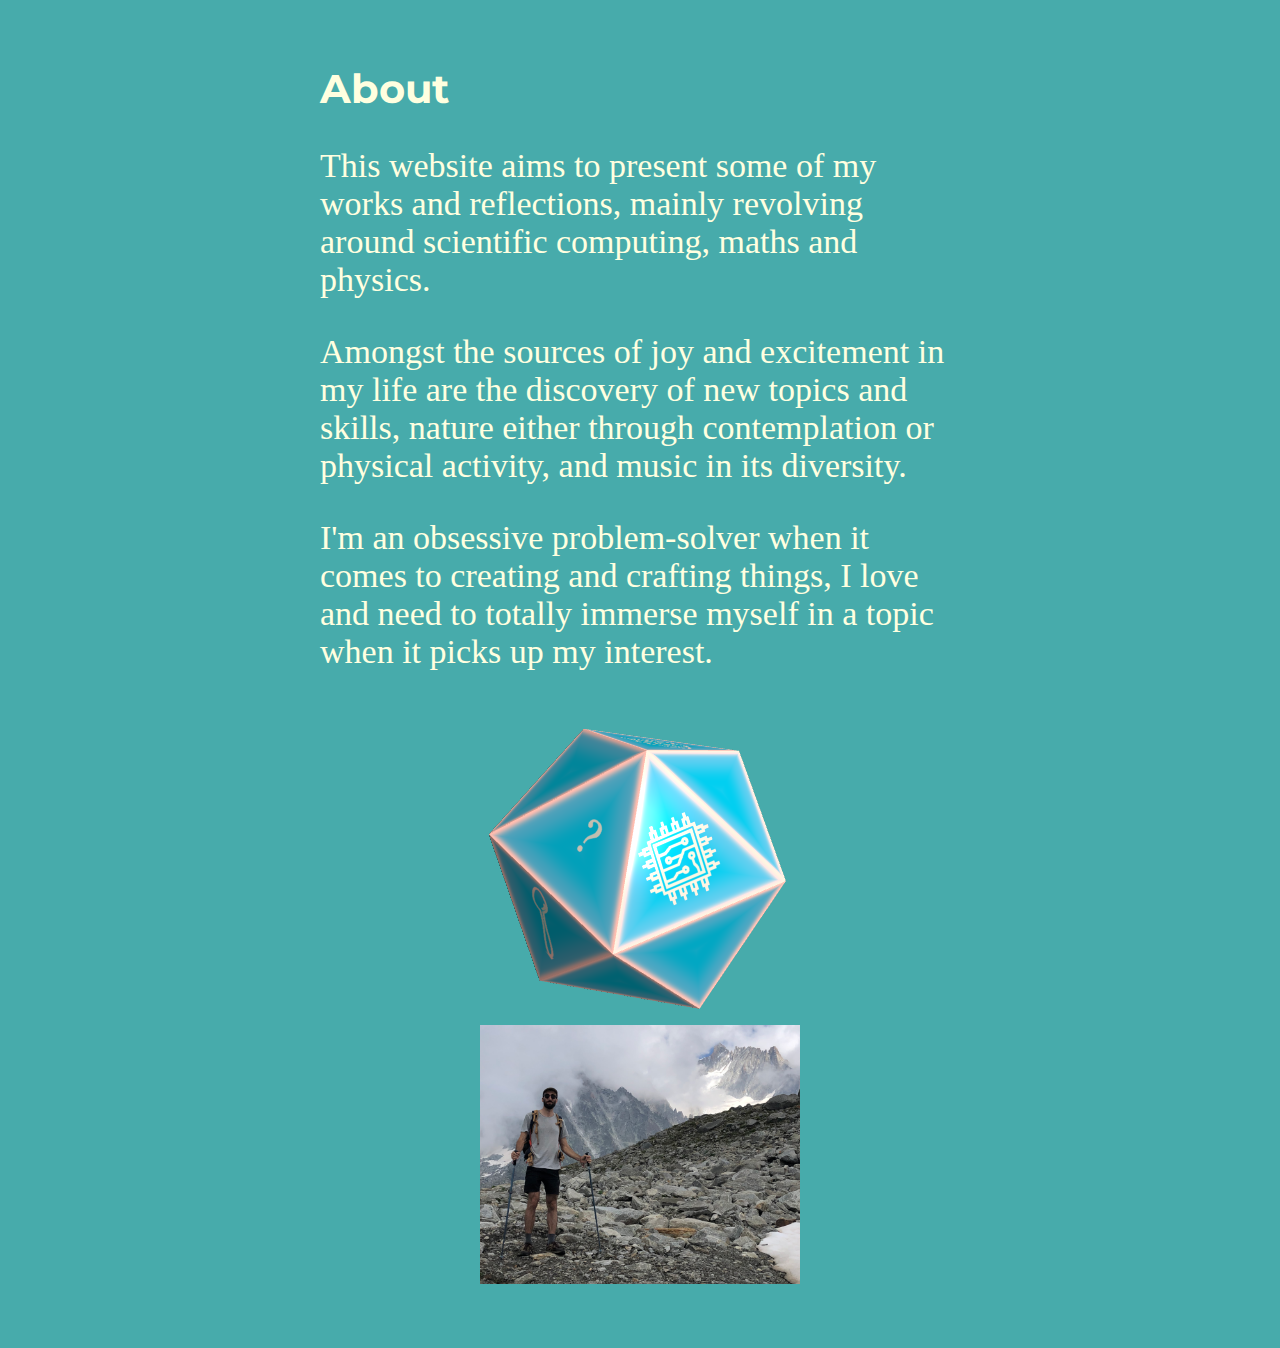
==== about.html @ 42d6dcd0 "complement" ====
<!doctype html>
<html lang="en">
    <head>
        <meta charset="utf-8">
        <link rel="stylesheet" href="styles/about.css" />
        <link rel="preconnect" href="https://fonts.googleapis.com">
        <link rel="preconnect" href="https://fonts.gstatic.com" crossorigin>
        <link href="https://fonts.googleapis.com/css2?family=Montserrat:ital@0;1&display=swap" rel="stylesheet">
        <title>About</title>
        <meta
        name="description"
        content="About" />

        <link rel="prefetch" href="images/tree.png" />
        <link rel="prefetch" href="images/bike.png" />
        <link rel="prefetch" href="images/spoon.png" />
    </head>
    <body>
        <script>0</script>

        <div id="about">
            <h1> About </h1>
            <p>
                This website aims to present some of my works and reflections,
                mainly revolving around scientific computing, maths and physics.
            </p>
            <p>
                Amongst the sources of joy and excitement in my life are the discovery of new topics and skills,
                nature either through contemplation or physical activity,
                and music in its diversity.
            </p>
            <p>
                I'm an obsessive problem-solver when it comes to creating and crafting things,
                I love and need to totally immerse myself in a topic when it picks up my interest.
            </p>
        </div>

        <canvas id="icoCanvas"></canvas>

        <div id="icoTheme">
            <img src="images/about.png" />
        </div>


        <div class="theme" id="spoons">
            <h1> Wooden spoons </h1>
            I like to sculpt green wood with an hatchet and a knife to make wooden spoons.
            <img src="images/spoon.png" />
        </div>

        <div  class="theme" id="trees">
            <h1> European Trees </h1>
            I'm quite interested in indigenous trees and learnt to recognize most of them.
            Below is an hybrid oak (Quercus Ilex Quercus Pyrenaica) three raised from the seed that I collected during my bike trip.
            <img src="images/tree.png" />
        </div>

        <div  class="theme" id="bike">
            <h1> Bicycle trip </h1>
            After using my bike for commuting for a while, I realised that it could be easy to cycle to Spain.
            I choose to go to the Systema Central.
            I sewed bags for the frame, put a tent older than me back into service,
            and after saving a little money I took the opportunity to go.
            I never really had the occasion to travel, so it was a blast.
            <img src="images/bike.png" />
        </div>
        <!-- <div>
            <img src="images/about.png" />
            </div> -->

        <script type="module" src="icosahedron/quaternions.js"></script>

        <script type="module" src="icosahedron/shaderPrograms.js"></script>
        <script type="module" src="icosahedron/ico.js"></script>
    </body>
</html>
---- styles/about.css ----
@font-face {
    font-family: 'FreeMonoBoldOblique';
    src: url('../fonts/FreeMonoBoldOblique.woff') format('woff'), /* Chrome 6+, Firefox 3.6+, IE 9+, Safari 5.1+ */
}

.montserrat {
  font-family: "Montserrat", sans-serif;
  font-optical-sizing: auto;
  font-weight: 400;
  font-style: normal;
}

html {
    z-index: -1;
}

body {
    /* overflow: hidden; */
    margin:5% 25%;
    font-size: 34px;
    color: lightyellow;
    background: rgb(71,171,171);
    z-index: -1;
}

img {
    display: block;
    margin: auto;
    width:50%;
}

h1{
    font-size: 40px;
    font-family: "Montserrat";
    text-align: Left;
}

h2{
    font-family: "Montserrat";
    text-align: center;
}


canvas {
    margin: auto;
    display: block;
    width: 25vw;
    height: 25vw;
}

.theme {
    display: none;
}

a:link {
    color: lightyellow;
    text-decoration: none;
}

a:visited {
    color: lightskyblue;
}

a:focus {
}

a:hover {
    color: lightpink;
}

a:active {
}

/* Media query to hide side columns and top/bottom rows on small screens */
@media (max-width: 1000px) {

    body {
        margin:5% 5%;
    }

    canvas {
        margin: auto;
        display: block;
        width: 50vw;
        height: 50vw;
    }
}
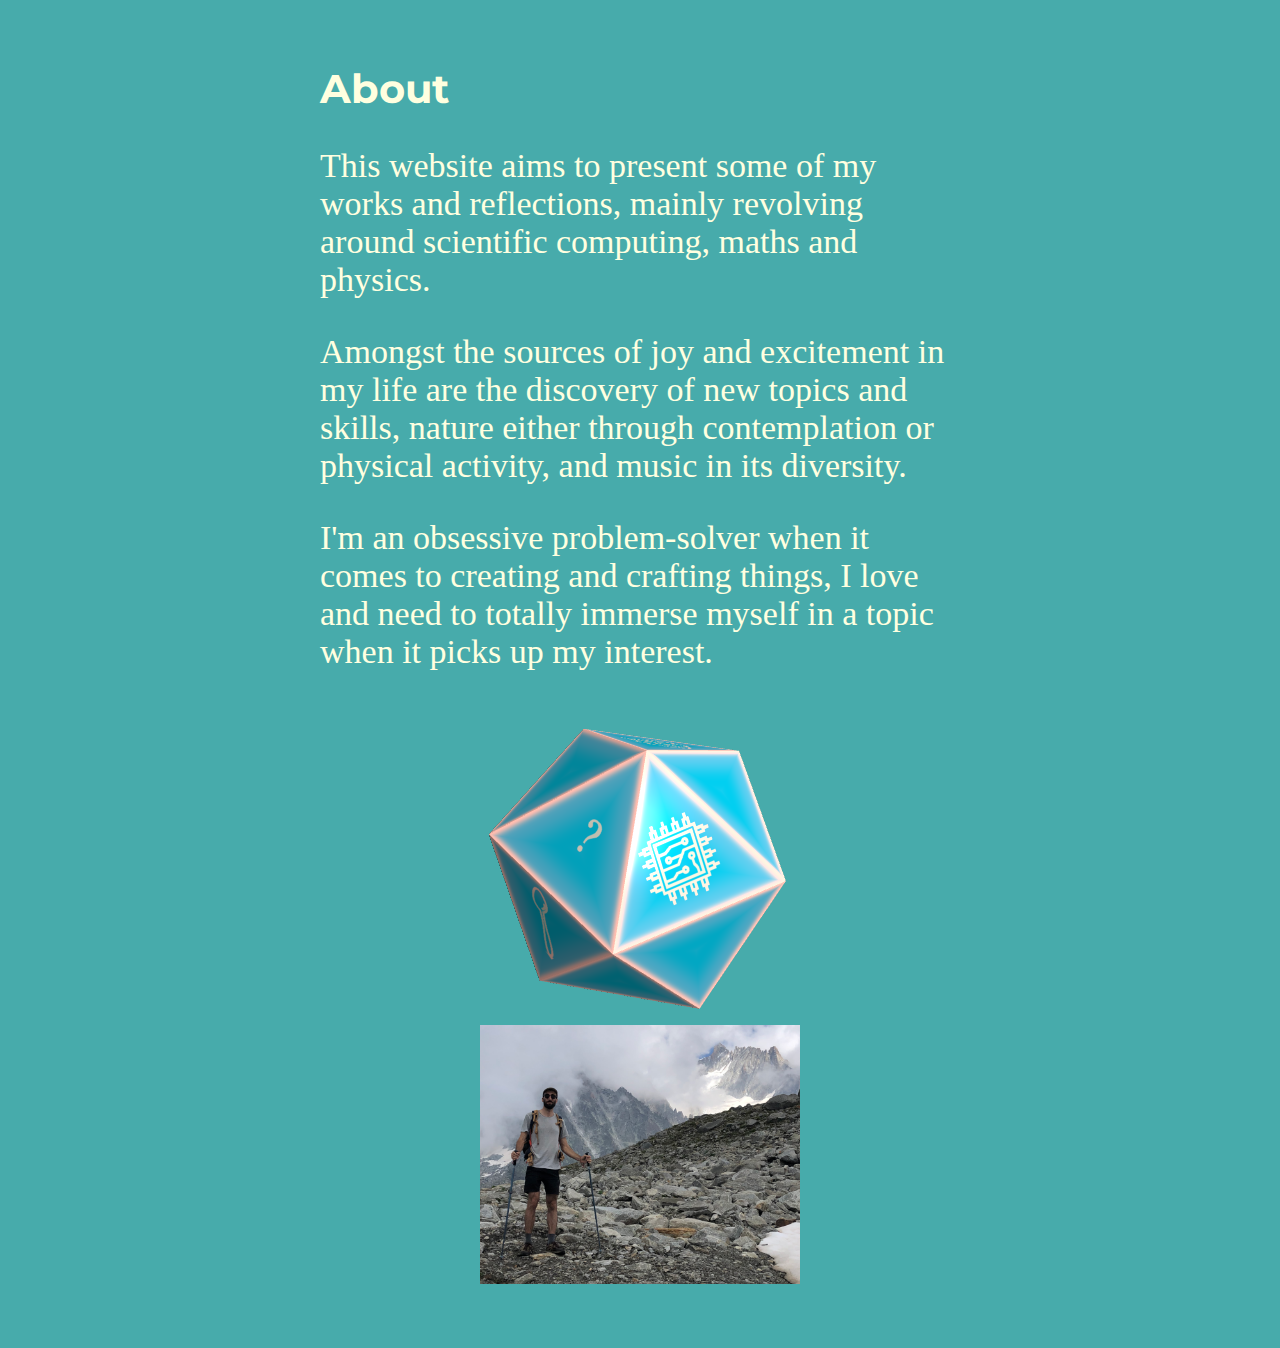
==== commit 93c05a1e: "touchscreen support" ====
--- a/about.html
+++ b/about.html
@@ -11,6 +11,7 @@
         name="description"
         content="About" />
 
+        <link rel="prefetch" href="icosahedron/textureMenu.png" />
         <link rel="prefetch" href="images/tree.png" />
         <link rel="prefetch" href="images/bike.png" />
         <link rel="prefetch" href="images/spoon.png" />
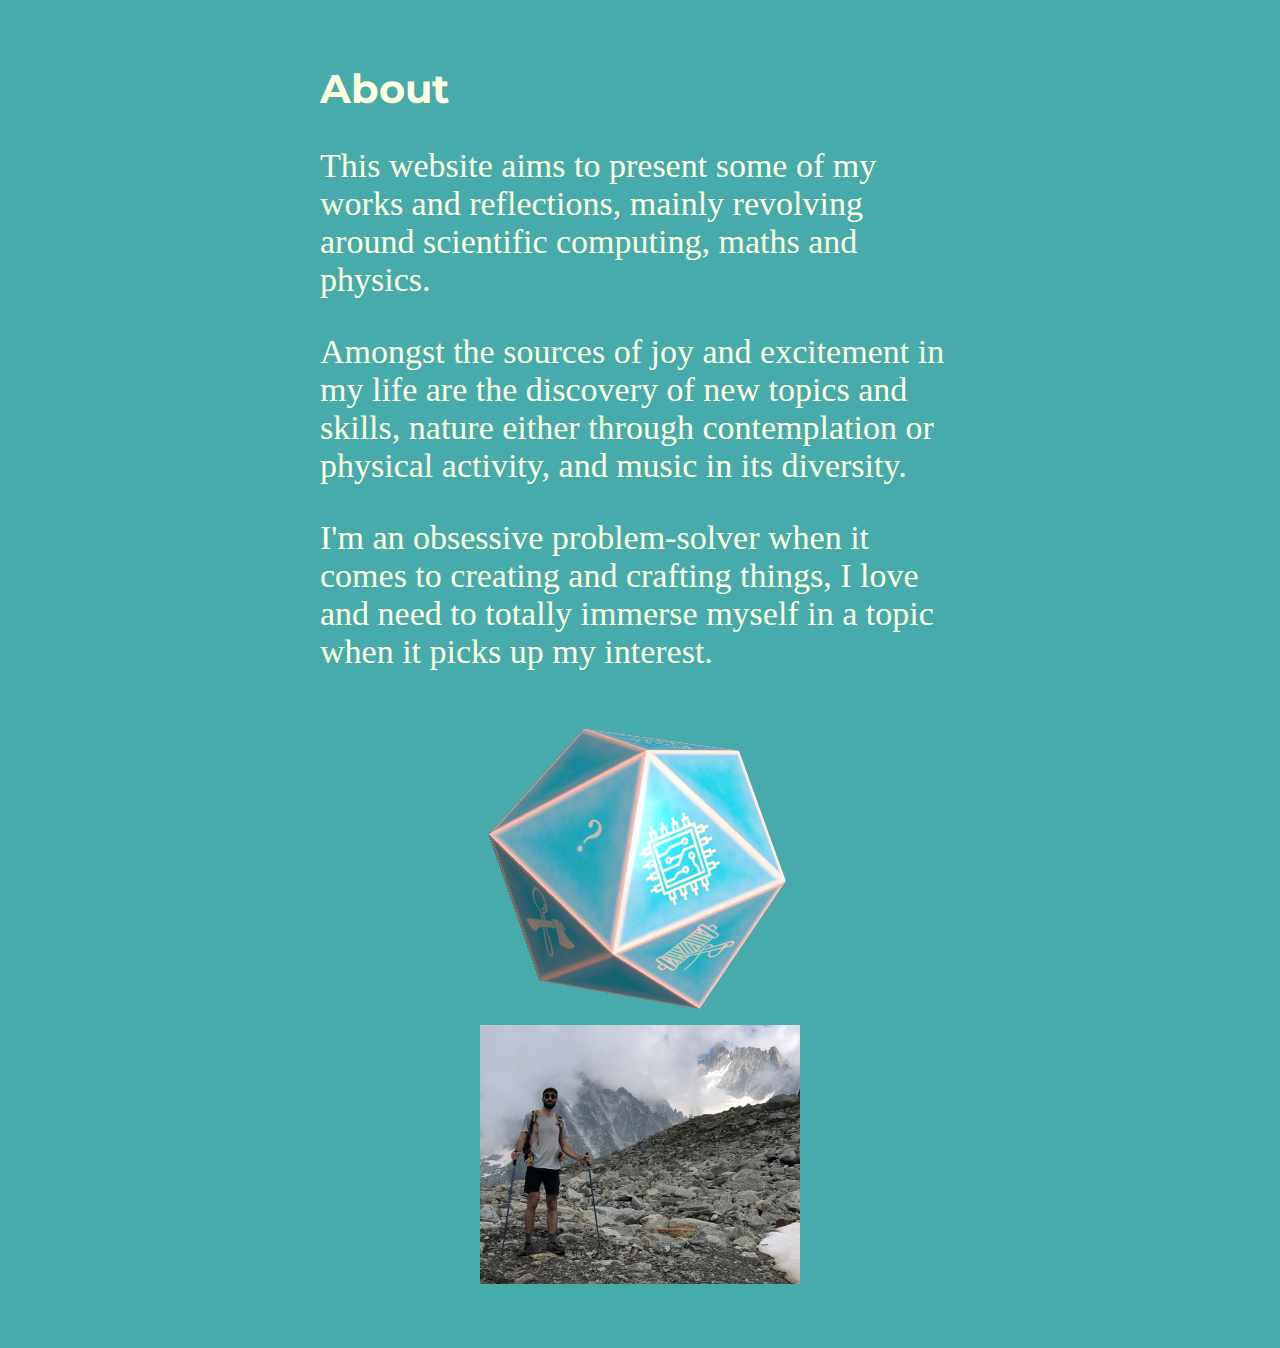
==== commit b488cd9c: "add empty section image" ====
--- a/about.html
+++ b/about.html
@@ -43,6 +43,11 @@
         </div>
 
 
+        <div  class="theme" id="empty">
+            <h1> This section is empty</h1>
+            <img src="images/tireStop.png" />
+        </div>
+
         <div class="theme" id="spoons">
             <h1> Wooden spoons </h1>
             I like to sculpt green wood with an hatchet and a knife to make wooden spoons.
--- a/styles/about.css
+++ b/styles/about.css
@@ -79,6 +79,7 @@
     }
 
     canvas {
+        touch-action: none;
         margin: auto;
         display: block;
         width: 50vw;
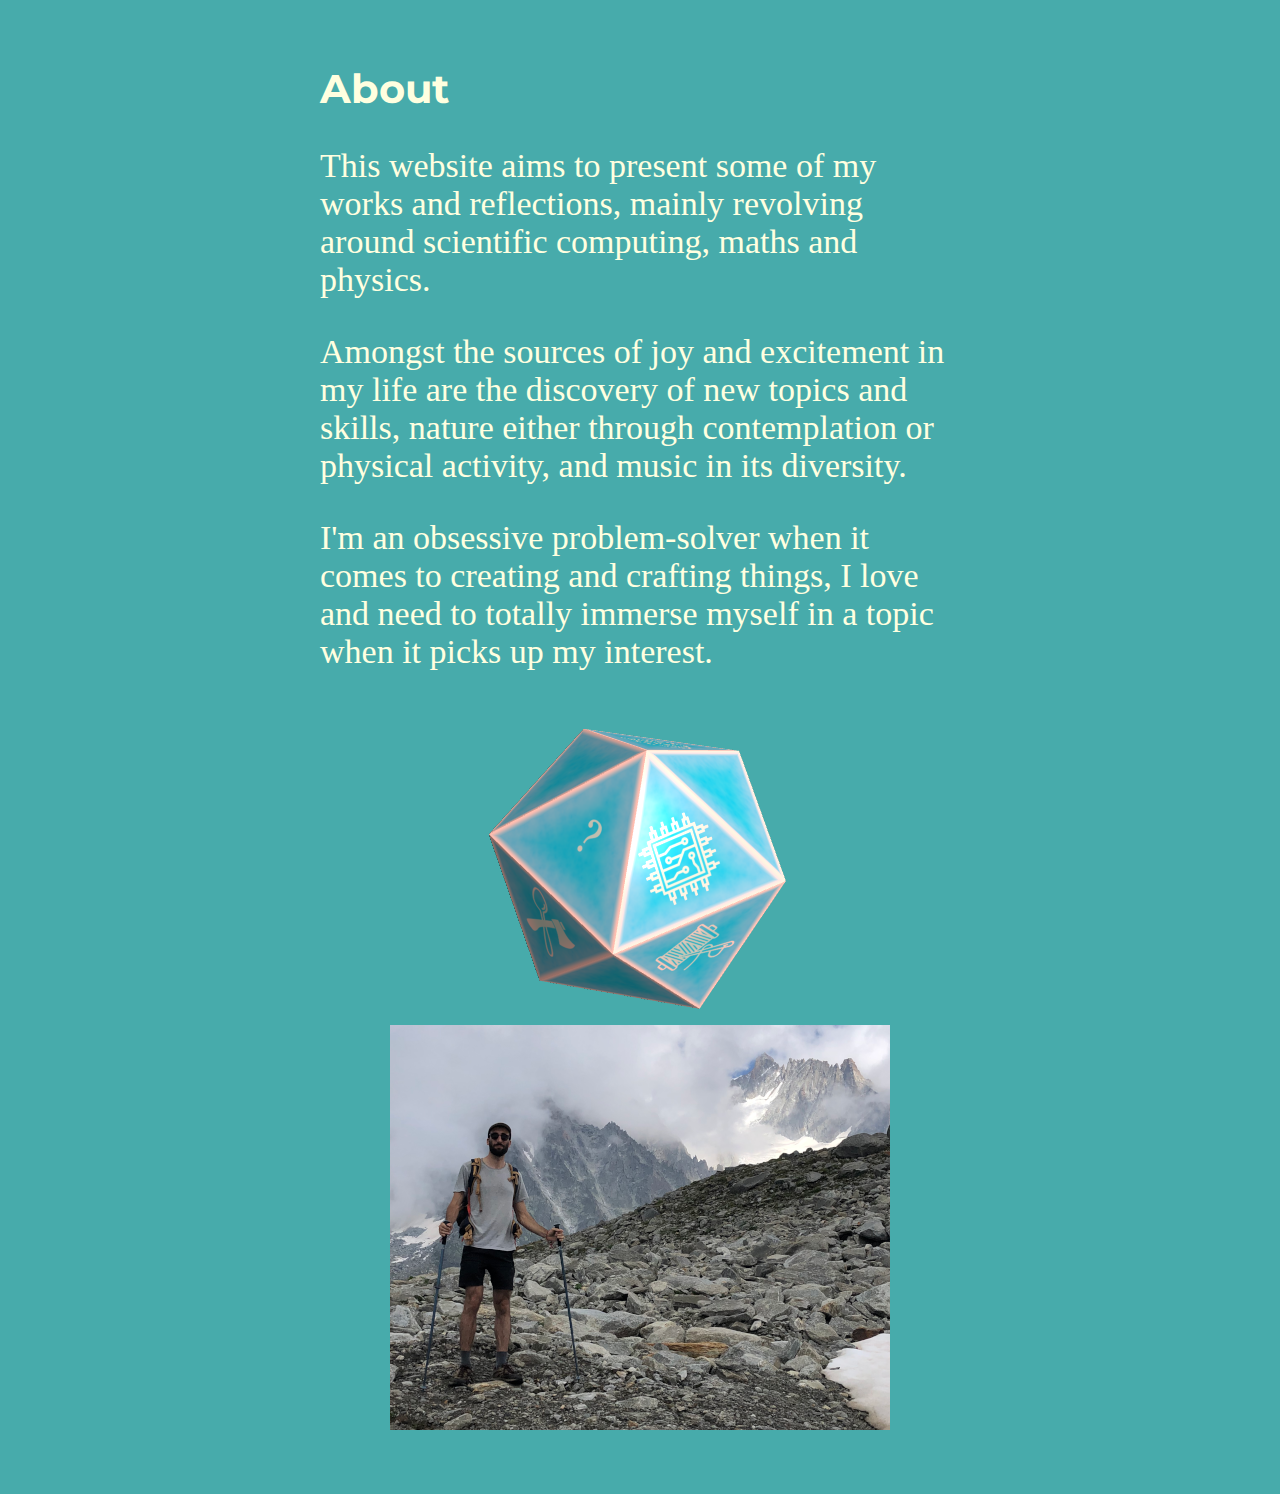
==== commit b8c9bfc8: "set image size to pixel size" ====
--- a/about.html
+++ b/about.html
@@ -57,7 +57,8 @@
         <div  class="theme" id="trees">
             <h1> European Trees </h1>
             I'm quite interested in indigenous trees and learnt to recognize most of them.
-            Below is an hybrid oak (Quercus Ilex Quercus Pyrenaica) three raised from the seed that I collected during my bike trip.
+            Below is an hybrid oak (Quercus Ilex Quercus Pyrenaica)
+            three raised from the seed that I collected during my bike trip.
             <img src="images/tree.png" />
         </div>
 
--- a/styles/about.css
+++ b/styles/about.css
@@ -26,7 +26,8 @@
 img {
     display: block;
     margin: auto;
-    width:50%;
+    max-width:100%
+    height:auto
 }
 
 h1{
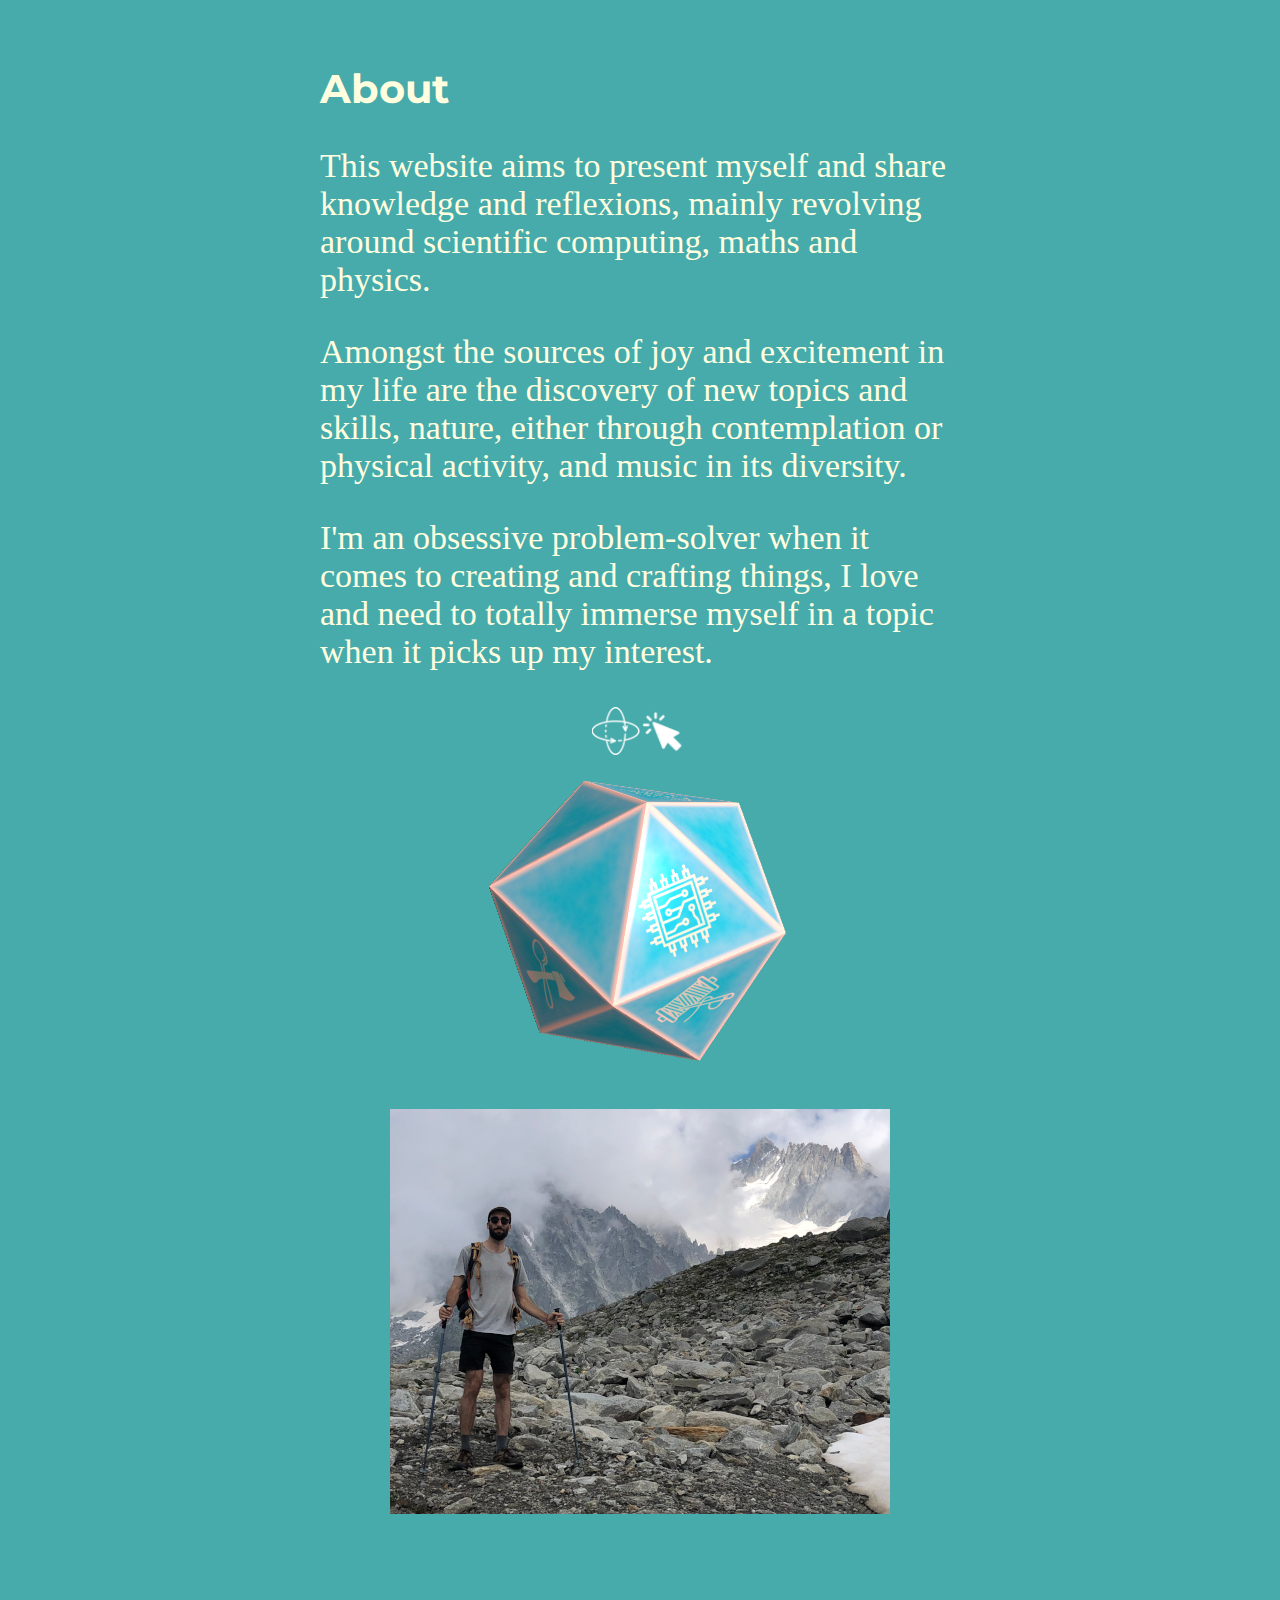
==== commit a83c0712: "add sections" ====
--- a/about.html
+++ b/about.html
@@ -22,12 +22,12 @@
         <div id="about">
             <h1> About </h1>
             <p>
-                This website aims to present some of my works and reflections,
+                This website aims to present myself and share knowledge and reflexions,
                 mainly revolving around scientific computing, maths and physics.
             </p>
             <p>
                 Amongst the sources of joy and excitement in my life are the discovery of new topics and skills,
-                nature either through contemplation or physical activity,
+                nature, either through contemplation or physical activity,
                 and music in its diversity.
             </p>
             <p>
@@ -36,12 +36,12 @@
             </p>
         </div>
 
+        <img src="images/rotation.png" id="rotation"/>
         <canvas id="icoCanvas"></canvas>
 
         <div id="icoTheme">
             <img src="images/about.png" />
         </div>
-
 
         <div  class="theme" id="empty">
             <h1> This section is empty</h1>
@@ -51,26 +51,65 @@
         <div class="theme" id="spoons">
             <h1> Wooden spoons </h1>
             I like to sculpt green wood with an hatchet and a knife to make wooden spoons.
+            I see it as a meditative and relaxing activity where you focus on shape, fibers direction, and not cutting your fingers off.
             <img src="images/spoon.png" />
         </div>
 
         <div  class="theme" id="trees">
-            <h1> European Trees </h1>
-            I'm quite interested in indigenous trees and learnt to recognize most of them.
-            Below is an hybrid oak (Quercus Ilex Quercus Pyrenaica)
-            three raised from the seed that I collected during my bike trip.
-            <img src="images/tree.png" />
+            <h1>Dendrology</h1>
+            I'm quite interested in french/europeans indigenous trees and learnt to recognize most of them.
+            Below is an hybrid oak
+            three raised from the seeds that I collected during my bike trip in Spain.
+            <figure>
+                <img src="images/tree.png" alt="seedling of a Q. ilex x Q. pyrenaica" />
+                <figcaption>Q. ilex x Q. pyrenaica ? x Q. faginea ?</figcaption>
+            </figure>
         </div>
 
         <div  class="theme" id="bike">
             <h1> Bicycle trip </h1>
-            After using my bike for commuting for a while, I realised that it could be easy to cycle to Spain.
-            I choose to go to the Systema Central.
+            After commuting with my bike for a while, I realised that it would be nice to cycle to Spain.
+            I choose to go to the Systema Central, and cycle all the moutain ranges around Soria.
+            Indeed, I appreciate mountains and remotes places, even if it was going to be a bit challenging in terms of supply and weather.
             I sewed bags for the frame, put a tent older than me back into service,
             and after saving a little money I took the opportunity to go.
             I never really had the occasion to travel, so it was a blast.
             <img src="images/bike.png" />
         </div>
+
+        <div  class="theme" id="code">
+            <h1>Code</h1>
+            I learnt to code mostly as a hobby, by trying to simulate simple physical phenomena.
+            While studying physics, I became interested in fluid dynamics and decided to implement my own little vorticity-based modelisation.
+            This led me to participate in other fluid dynamics projects where I learnt the importance of implementation strategies,
+            version control, and testing.
+
+            My favorites langages to work with are:
+            <ul>
+                <li>
+                    <b>C++ >= 17 </b> : I love C, but C++ is nicer to use on bigger projects.
+                </li>
+                <li>
+                    <b>Python </b> : Inituitive, fast to write, and can be fast enougth for many applications, when using the right tools.
+                </li>
+            </ul>
+            You can found many projects along with their presentations on
+            <a href="https://github.com/Tugdual-G" target="_blank">my GitHub account </a> .
+
+        </div>
+
+        <div  class="theme" id="mathsPhysics">
+            <h1> Maths and Physics</h1>
+        </div>
+
+        <div  class="theme" id="cv">
+            <h1>CV</h1>
+        </div>
+
+        <div  class="theme" id="sewing">
+            <h1>Pattern design and sewing</h1>
+        </div>
+
         <!-- <div>
             <img src="images/about.png" />
             </div> -->
--- a/styles/about.css
+++ b/styles/about.css
@@ -26,8 +26,23 @@
 img {
     display: block;
     margin: auto;
-    max-width:100%
-    height:auto
+    padding: 5% 0;
+    max-width:100%;
+    height:auto;
+}
+
+figure {
+  display: flex;
+  flex-flow: column;
+  margin: auto;
+  padding: 0;
+  width:100%;
+}
+
+figcaption {
+  font: italic smaller sans-serif;
+  padding: 3px;
+  text-align: center;
 }
 
 h1{
@@ -49,17 +64,23 @@
     height: 25vw;
 }
 
+#rotation {
+    padding: 2px 2px;
+    max-width:15%;
+}
+
 .theme {
     display: none;
 }
 
 a:link {
-    color: lightyellow;
+    color: white;
     text-decoration: none;
 }
 
 a:visited {
-    color: lightskyblue;
+    color: black;
+    /* color: lightskyblue; */
 }
 
 a:focus {
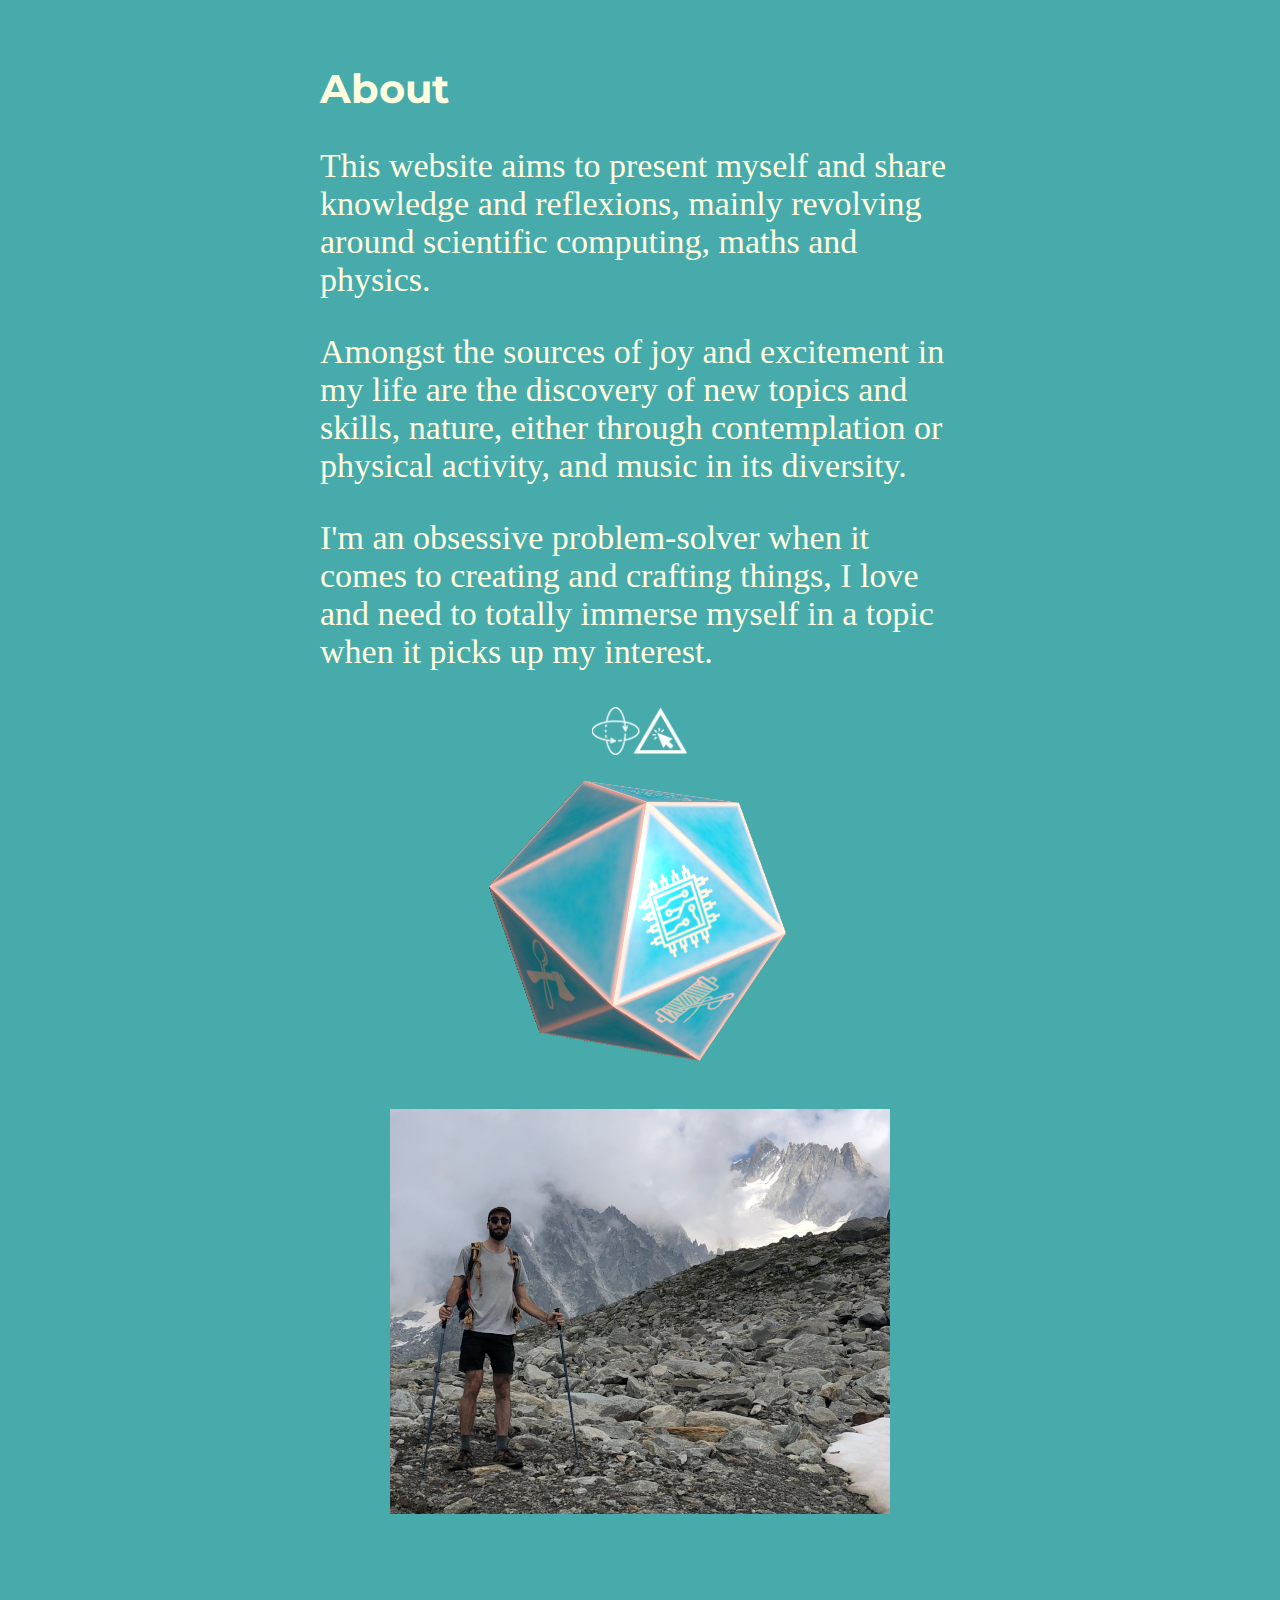
==== commit 5e2854ff: "writting" ====
--- a/about.html
+++ b/about.html
@@ -69,8 +69,9 @@
         <div  class="theme" id="bike">
             <h1> Bicycle trip </h1>
             After commuting with my bike for a while, I realised that it would be nice to cycle to Spain.
-            I choose to go to the Systema Central, and cycle all the moutain ranges around Soria.
-            Indeed, I appreciate mountains and remotes places, even if it was going to be a bit challenging in terms of supply and weather.
+            I choose to go to the Sistema Central and Sistema Iberico, making my way in the moutain ranges around Soria.
+            Indeed, I appreciate mountains and remotes places, even if it was going to be a bit challenging in terms of supply,
+            weather and road roughness.
             I sewed bags for the frame, put a tent older than me back into service,
             and after saving a little money I took the opportunity to go.
             I never really had the occasion to travel, so it was a blast.
@@ -79,7 +80,7 @@
 
         <div  class="theme" id="code">
             <h1>Code</h1>
-            I learnt to code mostly as a hobby, by trying to simulate simple physical phenomena.
+            I learnt to code mostly as a hobby, by trying to modelise simple physical phenomena.
             While studying physics, I became interested in fluid dynamics and decided to implement my own little vorticity-based modelisation.
             This led me to participate in other fluid dynamics projects where I learnt the importance of implementation strategies,
             version control, and testing.
@@ -90,7 +91,8 @@
                     <b>C++ >= 17 </b> : I love C, but C++ is nicer to use on bigger projects.
                 </li>
                 <li>
-                    <b>Python </b> : Inituitive, fast to write, and can be fast enougth for many applications, when using the right tools.
+                    <b>Python </b> : Intuitive, fast to write, and can be fast enougth for many applications,
+                    when using the right tools.
                 </li>
             </ul>
             You can found many projects along with their presentations on
--- a/styles/about.css
+++ b/styles/about.css
@@ -73,6 +73,10 @@
     display: none;
 }
 
+#icoTheme {
+  scroll-margin-top: 25vh;
+}
+
 a:link {
     color: white;
     text-decoration: none;
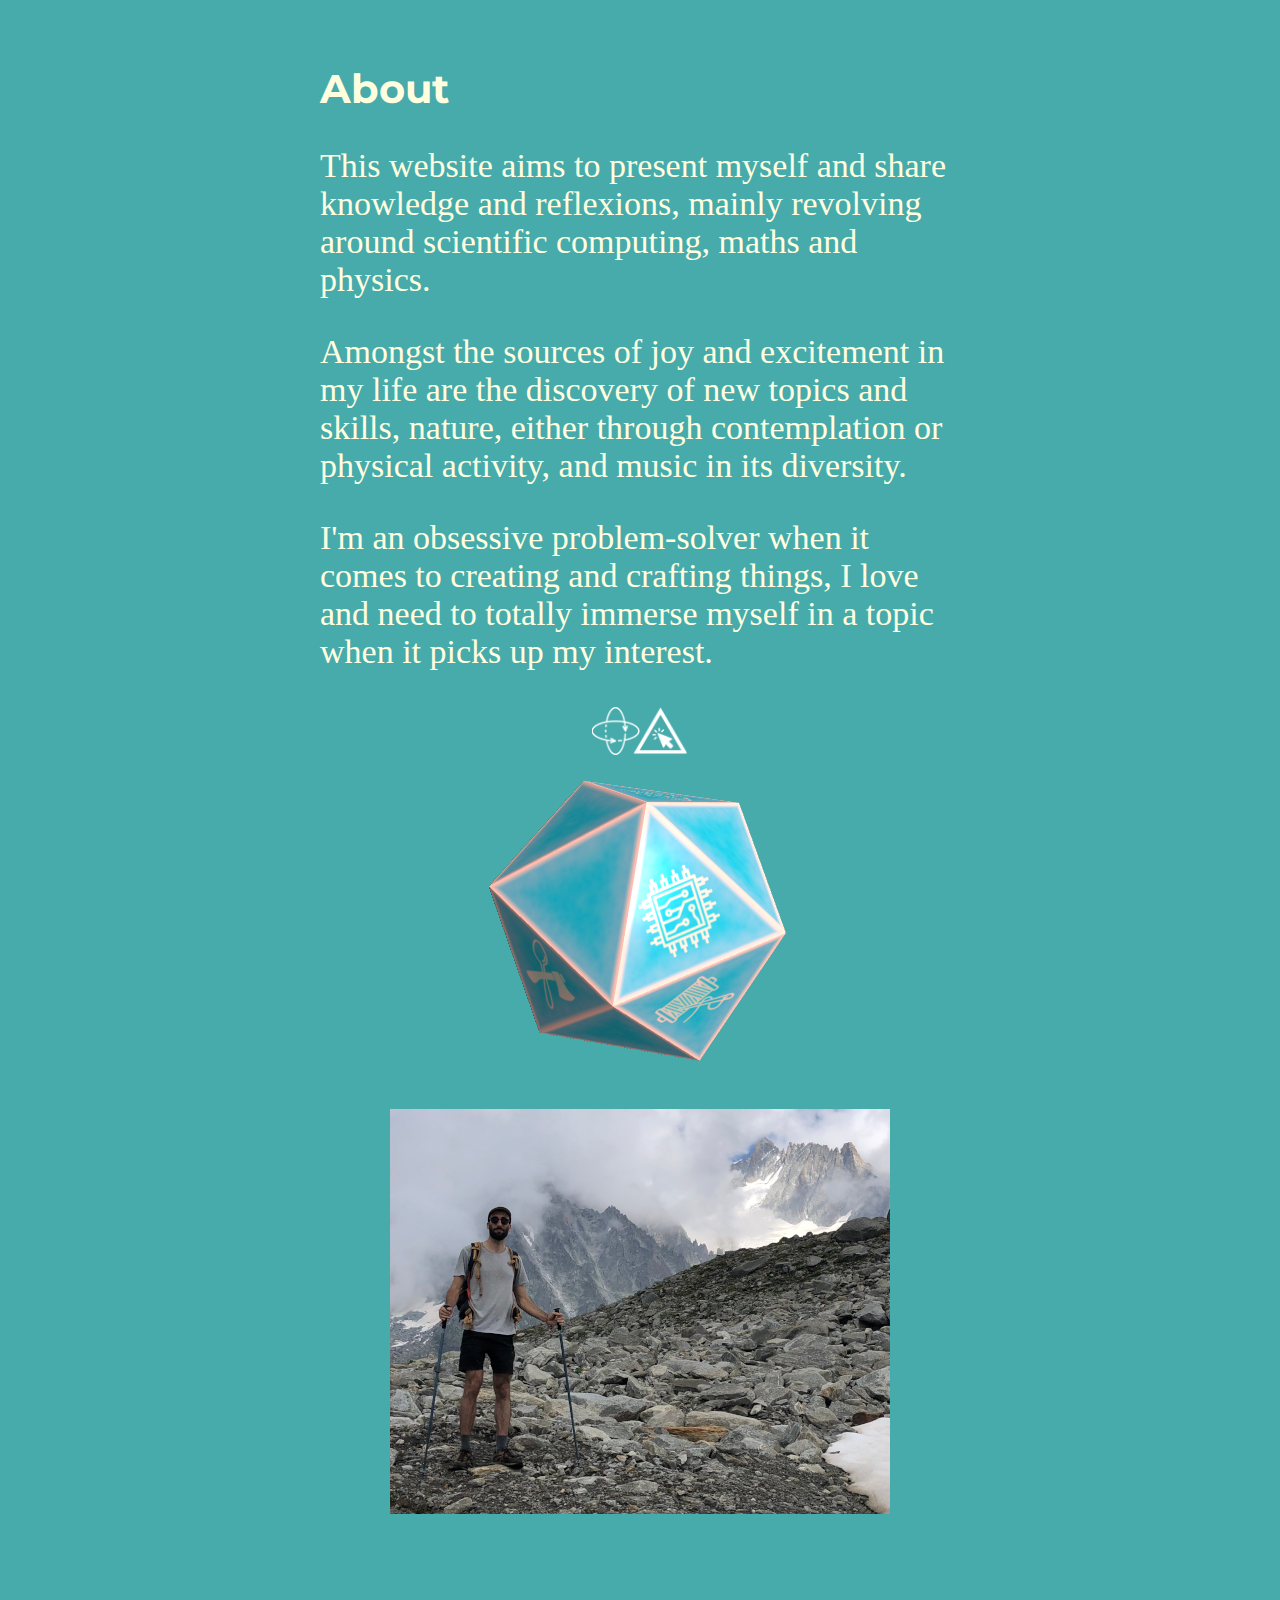
==== commit 0442025b: "writting" ====
--- a/about.html
+++ b/about.html
@@ -51,8 +51,14 @@
         <div class="theme" id="spoons">
             <h1> Wooden spoons </h1>
             I like to sculpt green wood with an hatchet and a knife to make wooden spoons.
-            I see it as a meditative and relaxing activity where you focus on shape, fibers direction, and not cutting your fingers off.
-            <img src="images/spoon.png" />
+            I see it as a meditative and relaxing activity where you focus on shape,
+            fibers direction, and not cutting your fingers off.
+            They make great gifts too.
+
+            <figure>
+                <img src="images/spoon.png" alt="wooden spoons" />
+                <figcaption> Ok, I have to admit that I sanded them. </figcaption>
+            </figure>
         </div>
 
         <div  class="theme" id="trees">
@@ -69,18 +75,23 @@
         <div  class="theme" id="bike">
             <h1> Bicycle trip </h1>
             After commuting with my bike for a while, I realised that it would be nice to cycle to Spain.
-            I choose to go to the Sistema Central and Sistema Iberico, making my way in the moutain ranges around Soria.
-            Indeed, I appreciate mountains and remotes places, even if it was going to be a bit challenging in terms of supply,
-            weather and road roughness.
+            I choose to go to the Sistema Central and Sistema Iberico,
+            making my way in the moutain ranges surrounding Soria.
+            Indeed, I appreciate mountains and remotes places,
+            even if it was going to be a bit challenging in terms of supply, weather and road roughness.
             I sewed bags for the frame, put a tent older than me back into service,
             and after saving a little money I took the opportunity to go.
             I never really had the occasion to travel, so it was a blast.
-            <img src="images/bike.png" />
+
+            <figure>
+                <img src="images/bike.png" alt="bike Sierra de la Demanda pista"/>
+                <figcaption>Sierra de la Demanda, ascent of the Alto Menegutia. </figcaption>
+            </figure>
         </div>
 
         <div  class="theme" id="code">
             <h1>Code</h1>
-            I learnt to code mostly as a hobby, by trying to modelise simple physical phenomena.
+            I learnt to code mostly as a hobby, by trying to model and compute simple physical phenomena.
             While studying physics, I became interested in fluid dynamics and decided to implement my own little vorticity-based modelisation.
             This led me to participate in other fluid dynamics projects where I learnt the importance of implementation strategies,
             version control, and testing.
@@ -88,7 +99,7 @@
             My favorites langages to work with are:
             <ul>
                 <li>
-                    <b>C++ >= 17 </b> : I love C, but C++ is nicer to use on bigger projects.
+                    <b>C++ >= 17 </b> : I love C, but recent C++ is nicer to use on bigger projects.
                 </li>
                 <li>
                     <b>Python </b> : Intuitive, fast to write, and can be fast enougth for many applications,
@@ -97,6 +108,11 @@
             </ul>
             You can found many projects along with their presentations on
             <a href="https://github.com/Tugdual-G" target="_blank">my GitHub account </a> .
+
+            <figure>
+                <img src="images/droplet.png" alt="Simulation of tracer lines around a droplet"/>
+                <figcaption>Surface tension model implemented in collaboration with Malo Kerebel.</figcaption>
+            </figure>
 
         </div>
 
@@ -112,10 +128,6 @@
             <h1>Pattern design and sewing</h1>
         </div>
 
-        <!-- <div>
-            <img src="images/about.png" />
-            </div> -->
-
         <script type="module" src="icosahedron/quaternions.js"></script>
 
         <script type="module" src="icosahedron/shaderPrograms.js"></script>
--- a/styles/about.css
+++ b/styles/about.css
@@ -79,12 +79,11 @@
 
 a:link {
     color: white;
-    text-decoration: none;
+    /* text-decoration: none; */
 }
 
 a:visited {
-    color: black;
-    /* color: lightskyblue; */
+    color: lightskyblue;
 }
 
 a:focus {
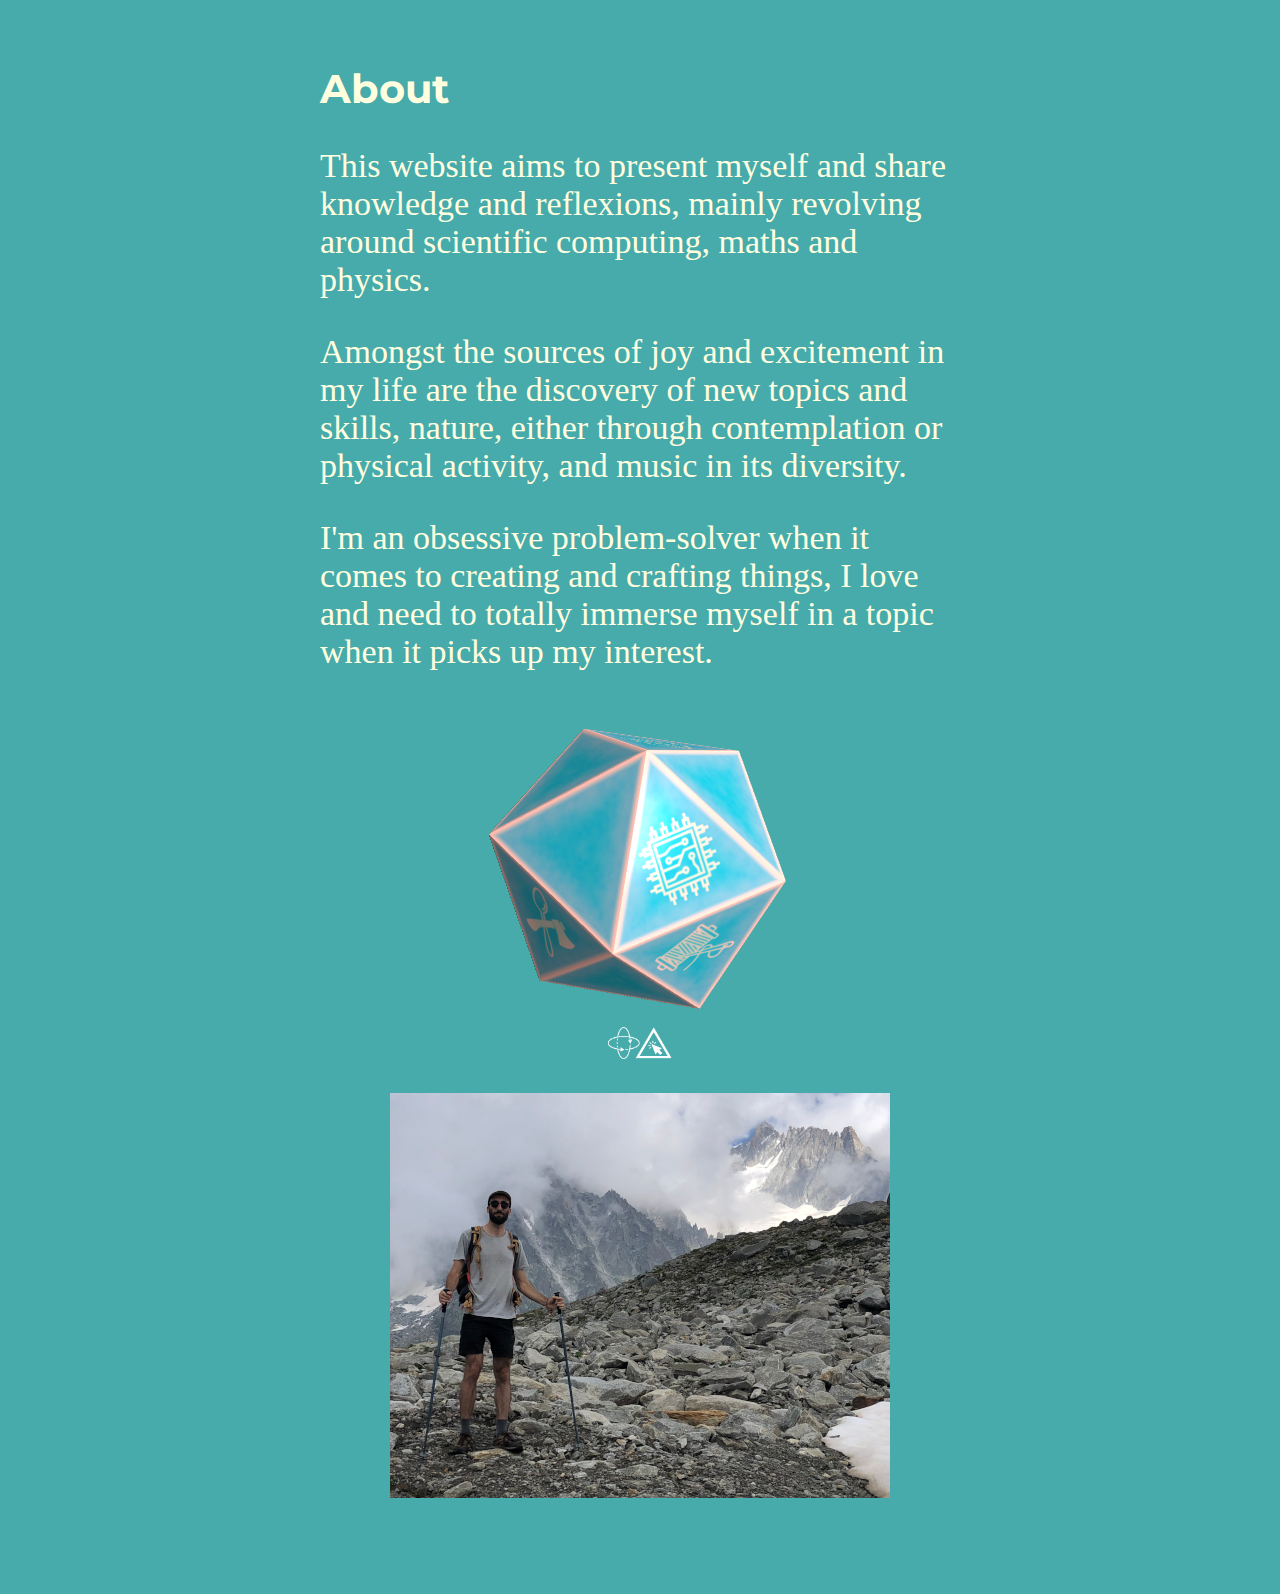
==== commit 1c8d6153: "nicer rotation hint" ====
--- a/about.html
+++ b/about.html
@@ -36,10 +36,10 @@
             </p>
         </div>
 
-        <img src="images/rotation.png" id="rotation"/>
         <canvas id="icoCanvas"></canvas>
 
         <div id="icoTheme">
+            <img src="images/rotation.png" id="rotation"/>
             <img src="images/about.png" />
         </div>
 
--- a/styles/about.css
+++ b/styles/about.css
@@ -62,11 +62,12 @@
     display: block;
     width: 25vw;
     height: 25vw;
+    cursor: pointer;
 }
 
 #rotation {
     padding: 2px 2px;
-    max-width:15%;
+    max-width:10%;
 }
 
 .theme {
